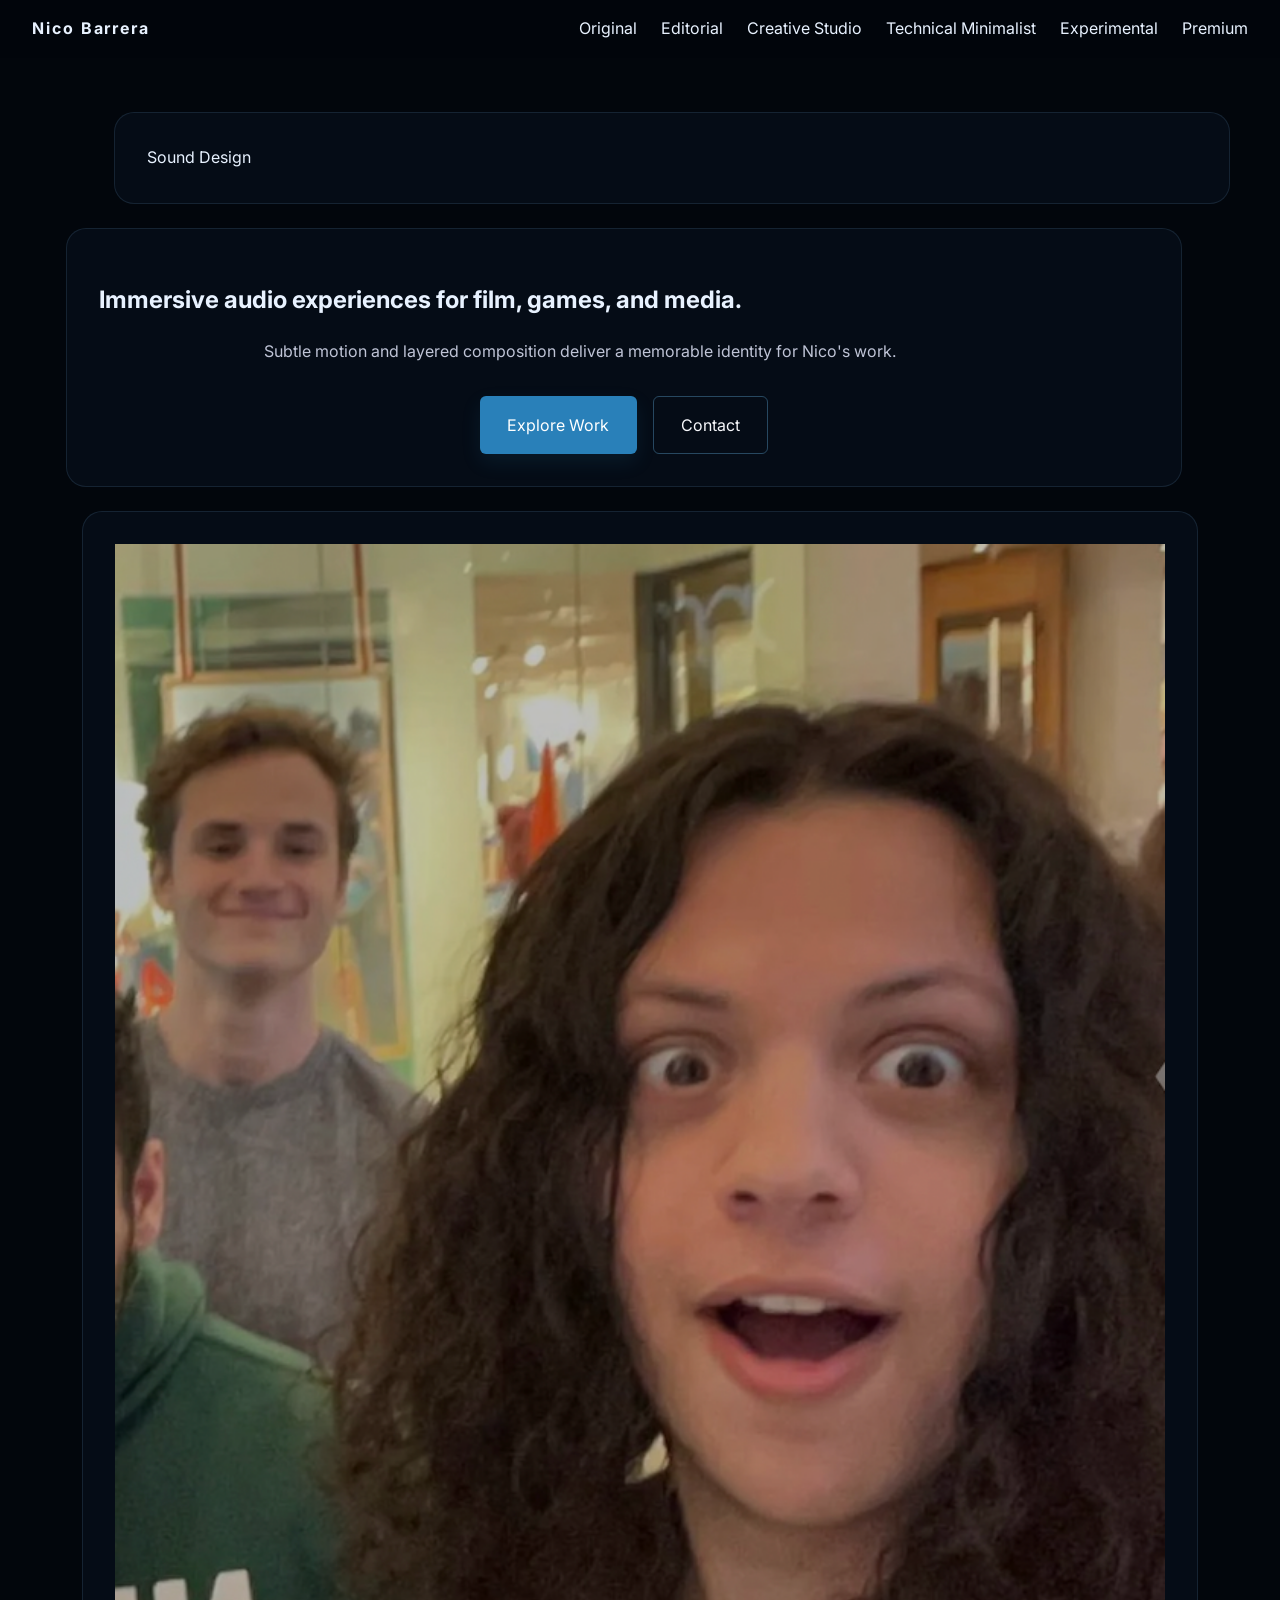
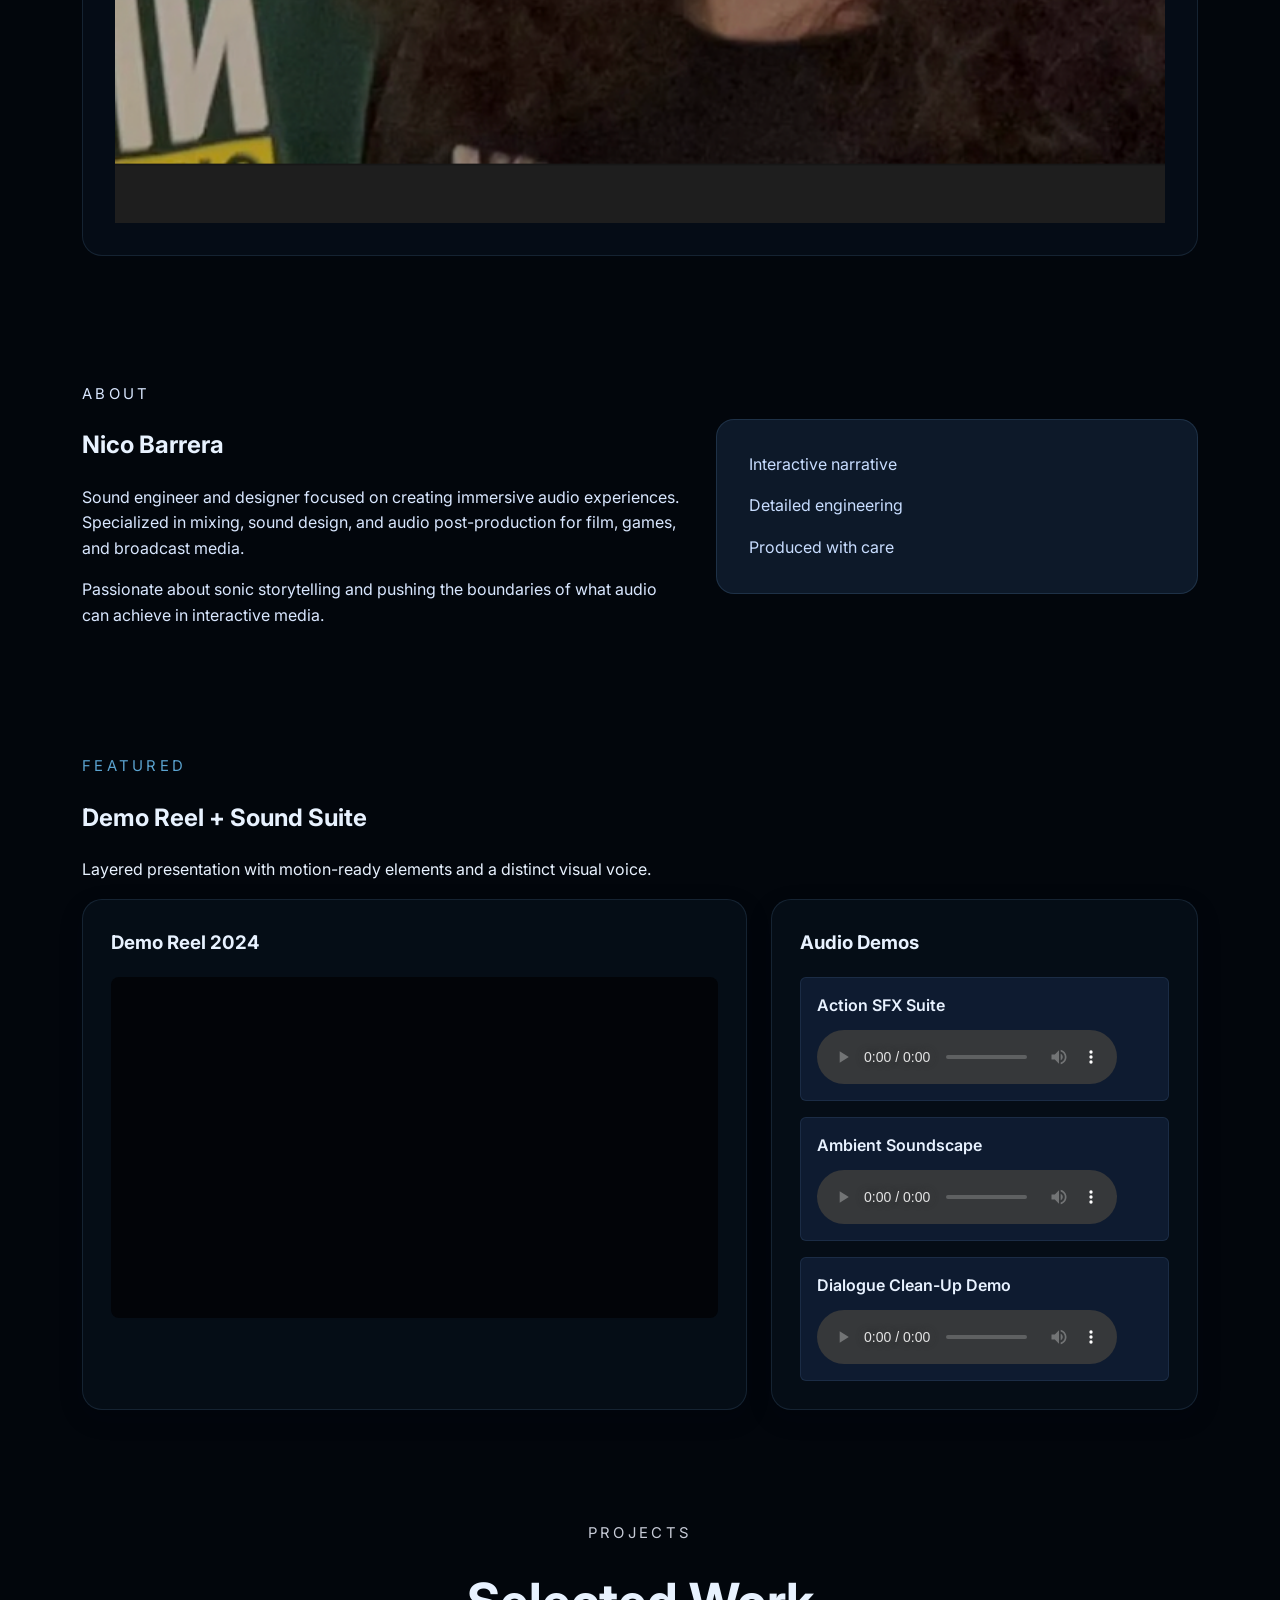
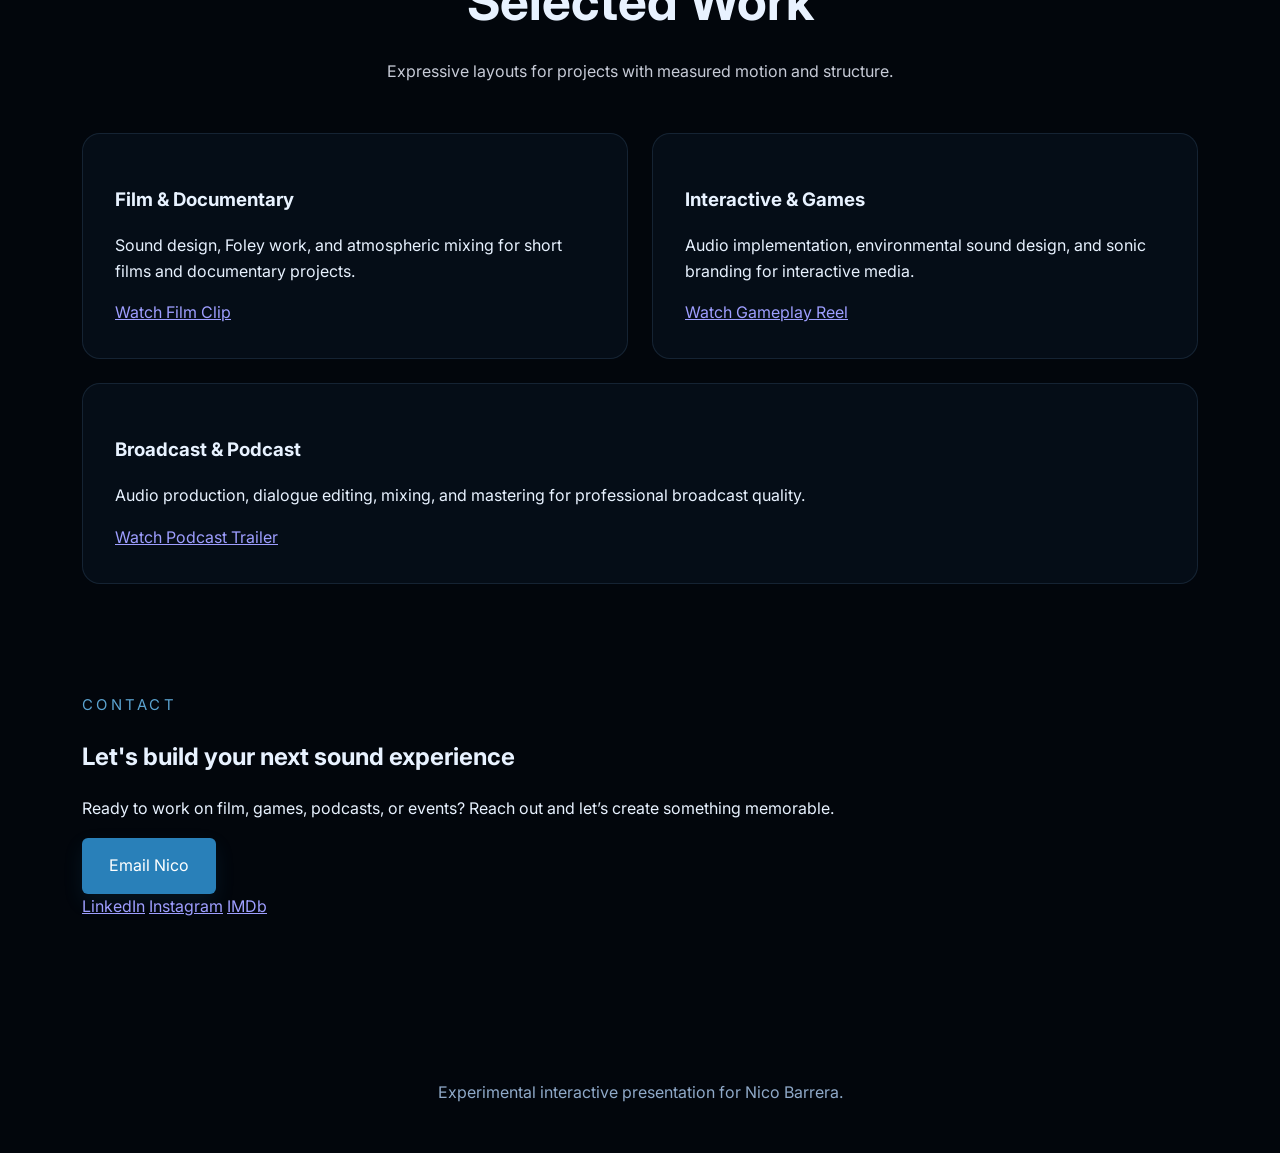
==== experimental.html @ a03f2639 "Add 5 design variant pages with editorial layout fully built Adds editorial.html + editorial.css (Co" ====
<!doctype html>
<html lang="en">
  <head>
    <meta charset="UTF-8" />
    <meta name="viewport" content="width=device-width, initial-scale=1.0" />
    <link rel="icon" type="image/svg+xml" href="favicon.svg" />
    <title>Experimental Interactive | Nico Barrera</title>
    <link rel="preconnect" href="https://fonts.googleapis.com" />
    <link rel="preconnect" href="https://fonts.gstatic.com" crossorigin />
    <link
      href="https://fonts.googleapis.com/css2?family=Inter:wght@400;500;600;700&display=swap"
      rel="stylesheet"
    />
    <link rel="stylesheet" href="styles.css" />
  </head>
  <body class="experimental">
    <!-- Experimental Interactive layout start -->
    <header class="nav-banner">
      <nav class="nav-wrapper experimental-nav">
        <a class="logo" href="index.html">Nico Barrera</a>
        <button class="nav-toggle" aria-label="Open navigation">Menu</button>
        <ul class="nav-links">
          <li><a href="index.html">Original</a></li>
          <li><a href="editorial.html">Editorial</a></li>
          <li><a href="studio.html">Creative Studio</a></li>
          <li><a href="minimal.html">Technical Minimalist</a></li>
          <li><a href="experimental.html">Experimental</a></li>
          <li><a href="premium.html">Premium</a></li>
        </ul>
      </nav>
    </header>

    <main class="experimental-shell">
      <section class="experimental-hero">
        <div class="hero-stack">
          <div class="hero-card hero-card-1">
            <span>Sound Design</span>
          </div>
          <div class="hero-card hero-card-2">
            <h1>Immersive audio experiences for film, games, and media.</h1>
            <p class="hero-text">
              Subtle motion and layered composition deliver a memorable identity for Nico's work.
            </p>
            <div class="hero-actions">
              <a class="button button-primary" href="#featured">Explore Work</a>
              <a class="button button-secondary" href="#contact">Contact</a>
            </div>
          </div>
          <div class="hero-card hero-card-3">
            <img src="image.png" alt="Nico Barrera" />
          </div>
        </div>
      </section>

      <section class="experimental-about" id="about">
        <div class="about-copy">
          <p class="eyebrow">About</p>
          <h2>Nico Barrera</h2>
          <p>
            Sound engineer and designer focused on creating immersive audio experiences.
            Specialized in mixing, sound design, and audio post-production for film,
            games, and broadcast media.
          </p>
          <p>
            Passionate about sonic storytelling and pushing the boundaries of what audio
            can achieve in interactive media.
          </p>
        </div>
        <div class="interactive-panel">
          <div class="floating-panel">
            <p>Interactive narrative</p>
            <p>Detailed engineering</p>
            <p>Produced with care</p>
          </div>
        </div>
      </section>

      <section class="experimental-feature" id="featured">
        <div class="feature-headline">
          <p class="eyebrow">Featured</p>
          <h2>Demo Reel + Sound Suite</h2>
          <p>
            Layered presentation with motion-ready elements and a distinct visual voice.
          </p>
        </div>
        <div class="experimental-grid">
          <article class="exp-card video-card">
            <h3>Demo Reel 2024</h3>
            <div class="video-frame">
              <iframe
                src="https://www.youtube.com/embed/5qap5aO4i9A"
                title="Demo Reel"
                frameborder="0"
                allow="accelerometer; autoplay; clipboard-write; encrypted-media; gyroscope; picture-in-picture"
                allowfullscreen
              ></iframe>
            </div>
          </article>
          <article class="exp-card audio-card">
            <h3>Audio Demos</h3>
            <div class="audio-list experimental-audio">
              <div class="audio-item">
                <span>Action SFX Suite</span>
                <audio controls src="https://www.soundhelix.com/examples/mp3/SoundHelix-Song-1.mp3"></audio>
              </div>
              <div class="audio-item">
                <span>Ambient Soundscape</span>
                <audio controls src="https://www.soundhelix.com/examples/mp3/SoundHelix-Song-2.mp3"></audio>
              </div>
              <div class="audio-item">
                <span>Dialogue Clean-Up Demo</span>
                <audio controls src="https://www.soundhelix.com/examples/mp3/SoundHelix-Song-3.mp3"></audio>
              </div>
            </div>
          </article>
        </div>
      </section>

      <section class="experimental-projects" id="projects">
        <div class="section-heading experimental-heading">
          <p class="eyebrow">Projects</p>
          <h2>Selected Work</h2>
          <p>Expressive layouts for projects with measured motion and structure.</p>
        </div>
        <div class="experimental-tiles">
          <article class="tile tile-left">
            <h3>Film & Documentary</h3>
            <p>Sound design, Foley work, and atmospheric mixing for short films and documentary projects.</p>
            <a href="https://www.youtube.com/watch?v=5qap5aO4i9A" target="_blank" rel="noreferrer">Watch Film Clip</a>
          </article>
          <article class="tile tile-right">
            <h3>Interactive & Games</h3>
            <p>Audio implementation, environmental sound design, and sonic branding for interactive media.</p>
            <a href="https://www.youtube.com/watch?v=5qap5aO4i9A" target="_blank" rel="noreferrer">Watch Gameplay Reel</a>
          </article>
          <article class="tile tile-bottom">
            <h3>Broadcast & Podcast</h3>
            <p>Audio production, dialogue editing, mixing, and mastering for professional broadcast quality.</p>
            <a href="https://www.youtube.com/watch?v=5qap5aO4i9A" target="_blank" rel="noreferrer">Watch Podcast Trailer</a>
          </article>
        </div>
      </section>

      <section class="experimental-contact" id="contact">
        <div>
          <p class="eyebrow">Contact</p>
          <h2>Let's build your next sound experience</h2>
          <p>
            Ready to work on film, games, podcasts, or events? Reach out and let’s create something memorable.
          </p>
          <a class="button button-primary" href="mailto:nico@nicolasbarrera.com">Email Nico</a>
          <div class="contact-links">
            <a href="https://www.linkedin.com/in/nicolas-barrera-644a7a377/" target="_blank" rel="noreferrer">LinkedIn</a>
            <a href="https://www.instagram.com" target="_blank" rel="noreferrer">Instagram</a>
            <a href="https://www.imdb.com" target="_blank" rel="noreferrer">IMDb</a>
          </div>
        </div>
      </section>
    </main>

    <footer class="footer experimental-footer">
      <p>Experimental interactive presentation for Nico Barrera.</p>
    </footer>
    <script src="script.js" defer></script>
  </body>
</html>
---- styles.css ----
:root {
  color-scheme: dark;
  font-family:
    "Inter",
    system-ui,
    -apple-system,
    BlinkMacSystemFont,
    "Segoe UI",
    sans-serif;
  background: #03050a;
  color: #f5f7fb;
  line-height: 1.6;
  font-size: 16px;
}

* {
  box-sizing: border-box;
}

html {
  scroll-behavior: smooth;
}

body {
  margin: 0;
  min-height: 100vh;
  background:
    radial-gradient(circle at top, rgba(41, 128, 185, 0.12), transparent 30%),
    linear-gradient(180deg, #03050a 0%, #050812 100%);
}

img,
iframe,
audio {
  max-width: 100%;
}

button,
a {
  font: inherit;
}

.nav-wrapper {
  position: fixed;
  top: 0;
  left: 0;
  right: 0;
  z-index: 10;
  display: flex;
  align-items: center;
  justify-content: space-between;
  gap: 1rem;
  padding: 1rem 2rem;
  background: rgba(3, 5, 10, 0.92);
  backdrop-filter: blur(14px);
}

.logo {
  font-weight: 700;
  letter-spacing: 0.12em;
  text-decoration: none;
  color: #ffffff;
}

.nav-links {
  display: flex;
  align-items: center;
  gap: 1.5rem;
  list-style: none;
  margin: 0;
  padding: 0;
}

.nav-links a {
  color: #dcdfe7;
  text-decoration: none;
  transition: color 180ms ease;
}

.nav-links a:hover,
.nav-links a:focus-visible {
  color: #5ba3d0;
}

.nav-toggle {
  display: none;
  border: 1px solid rgba(255, 255, 255, 0.14);
  background: rgba(255, 255, 255, 0.04);
  color: #f5f7fb;
  padding: 0.75rem 1rem;
  border-radius: 4px;
  cursor: pointer;
}

.hero {
  min-height: 100vh;
  padding: 7rem 2rem 3rem;
  display: grid;
  place-items: center;
  text-align: center;
}

.hero-copy {
  max-width: 900px;
}

.eyebrow {
  font-size: 0.93rem;
  letter-spacing: 0.22em;
  text-transform: uppercase;
  color: #5ba3d0;
  margin-bottom: 1rem;
}

.hero h1 {
  margin: 0;
  font-size: clamp(2.8rem, 5vw, 4.8rem);
  line-height: 1.02;
  letter-spacing: -0.05em;
}

.hero-text {
  max-width: 720px;
  margin: 1.25rem auto 0;
  color: #bfc4d6;
}

.hero-actions {
  display: flex;
  flex-wrap: wrap;
  justify-content: center;
  gap: 1rem;
  margin-top: 2rem;
}

.button {
  display: inline-flex;
  align-items: center;
  justify-content: center;
  padding: 0.95rem 1.7rem;
  border-radius: 6px;
  text-decoration: none;
  transition:
    transform 180ms ease,
    box-shadow 180ms ease;
}

.button:hover,
.button:focus-visible {
  transform: translateY(-2px);
}

.button-primary {
  background: #2980b9;
  color: #fff;
  box-shadow: 0 8px 20px rgba(41, 128, 185, 0.12);
}

.button-secondary {
  background: transparent;
  color: #f7f8fb;
  border: 1px solid rgba(91, 163, 208, 0.4);
}

.section {
  padding: 5rem 2rem;
  max-width: 1200px;
  margin: 0 auto;
}

.about-container {
  display: grid;
  grid-template-columns: 1fr 1fr;
  gap: 3rem;
  align-items: center;
  max-width: 960px;
  margin: 0 auto;
}

.about-image-circle {
  width: 280px;
  height: 280px;
  border-radius: 50%;
  overflow: hidden;
  background: rgba(41, 128, 185, 0.1);
  border: 2px solid rgba(91, 163, 208, 0.3);
  display: flex;
  align-items: center;
  justify-content: center;
  margin: 0 auto;
}

.about-image-circle img {
  width: 100%;
  height: 100%;
  object-fit: cover;
}

.about-content h2 {
  margin-top: 0;
  font-size: 2rem;
}

.about-content p {
  color: #c5c9d5;
  line-height: 1.8;
}

@media (max-width: 768px) {
  .about-container {
    grid-template-columns: 1fr;
    gap: 2rem;
  }

  .about-image-circle {
    width: 220px;
    height: 220px;
  }
}

.section-heading {
  max-width: 760px;
  margin: 0 auto 3rem;
  text-align: center;
}

.section-heading h2 {
  margin: 0.75rem 0 0;
  font-size: clamp(2rem, 4vw, 3.2rem);
}

.section-heading p {
  color: #c7cbd7;
  margin-top: 1rem;
}

.media-grid,
.project-grid {
  display: grid;
  gap: 1.75rem;
}

.media-grid {
  grid-template-columns: repeat(2, minmax(0, 1fr));
}

.video-card,
.audio-card,
.project-card,
.contact-card {
  border: 1px solid rgba(91, 163, 208, 0.12);
  border-radius: 8px;
  padding: 1.75rem;
  background: rgba(8, 15, 28, 0.88);
  box-shadow: 0 8px 24px rgba(1, 5, 18, 0.16);
}

.video-card h3,
.audio-card h3,
.project-card h3 {
  margin-top: 0;
}

.video-frame {
  margin: 1rem 0 0;
  border-radius: 8px;
  overflow: hidden;
  aspect-ratio: 16 / 9;
  background: #020408;
}

.audio-list {
  display: grid;
  gap: 1rem;
}

.audio-item {
  display: grid;
  gap: 0.75rem;
  padding: 0.95rem 1rem;
  border-radius: 6px;
  background: rgba(255, 255, 255, 0.03);
  border: 1px solid rgba(255, 255, 255, 0.06);
}

.audio-item span {
  display: block;
  font-weight: 600;
}

.project-grid {
  grid-template-columns: repeat(3, minmax(0, 1fr));
}

.project-card p {
  color: #c5c9d5;
}

.card-links {
  display: flex;
  flex-wrap: wrap;
  gap: 0.75rem;
  margin-top: 1.25rem;
}

.card-links a {
  padding: 0.85rem 1rem;
  border-radius: 5px;
  text-decoration: none;
  background: rgba(41, 128, 185, 0.14);
  color: #f7f8fb;
  border: 1px solid rgba(91, 163, 208, 0.26);
}

.contact-card {
  display: grid;
  gap: 1rem;
  max-width: 620px;
  margin: 0 auto;
}

.contact-card p {
  margin: 0;
  color: #a2a6b5;
}

.contact-card a {
  color: #fff;
  text-decoration: none;
  font-size: 1.05rem;
}

.social-links {
  display: flex;
  gap: 1rem;
  flex-wrap: wrap;
}

.social-links a {
  color: #d9dcf0;
  text-decoration: none;
  transition: color 180ms ease;
}

.social-links a:hover {
  color: #5ba3d0;
}

.footer {
  padding: 2rem;
  text-align: center;
  color: #7f85a0;
}

/* Editorial Portfolio */
body.editorial {
  background: #f7f5f0;
  color: #111116;
}

body.editorial .nav-wrapper {
  background: rgba(250, 248, 244, 0.96);
  color: #111116;
}

body.editorial .logo,
body.editorial .nav-links a {
  color: #111116;
}

body.editorial .nav-links a:hover,
body.editorial .nav-links a:focus-visible {
  color: #2f6d95;
}

body.editorial .hero {
  min-height: auto;
  padding: 5rem 2rem 2rem;
}

.editorial-shell {
  max-width: 1120px;
  margin: 0 auto;
  padding: 3rem 2rem 4rem;
}

.editorial-hero {
  display: grid;
  grid-template-columns: 1.4fr 0.8fr;
  gap: 3rem;
  align-items: start;
  padding: 3rem 0;
}

.editorial-copy h1,
.editorial-panel h2,
.editorial-heading h2,
.editorial-projects h3 {
  color: #111116;
}

.editorial-copy .hero-text,
.editorial-feature p,
.editorial-projects p,
.editorial-contact p {
  color: #44484f;
}

.editorial-panel {
  background: #ffffff;
  border: 1px solid #dfe1e4;
  padding: 2rem;
  display: grid;
  gap: 1.5rem;
}

.editorial-meta {
  display: grid;
  grid-template-columns: repeat(2, minmax(0, 1fr));
  gap: 1rem;
}

.editorial-meta div {
  border-top: 1px solid #dfe1e4;
  padding-top: 1rem;
}

.editorial-meta strong {
  display: block;
  font-size: 2rem;
  color: #111116;
}

.editorial-block,
.editorial-feature,
.editorial-projects,
.editorial-contact {
  padding: 3rem 0;
  border-top: 1px solid #e6e7e8;
}

.editorial-block {
  display: grid;
  grid-template-columns: 1.5fr 1fr;
  gap: 3rem;
  align-items: center;
}

.editorial-block .about-card {
  max-width: 420px;
  border: 1px solid #dfe1e4;
  padding: 1rem;
}

.editorial-block img {
  width: 100%;
  display: block;
}

.feature-grid {
  display: grid;
  grid-template-columns: 1.3fr 0.9fr;
  gap: 2rem;
}

.feature-article {
  background: #ffffff;
  border: 1px solid #dfe1e4;
  padding: 2rem;
}

.feature-article h3 {
  margin-top: 0;
}

.editorial-audio-list {
  display: grid;
  gap: 1rem;
}

.editorial-item {
  background: #f7f5f0;
  border: 1px solid #dfe1e4;
  padding: 1rem;
}

.editorial-list {
  display: grid;
  gap: 1.5rem;
}

.editorial-list article {
  display: grid;
  gap: 0.75rem;
  padding: 1.75rem;
  border: 1px solid #dfe1e4;
  background: #ffffff;
}

.editorial-list a {
  color: #2f6d95;
  text-decoration: none;
}

.editorial-contact .contact-copy {
  display: grid;
  gap: 1.5rem;
}

.editorial-contact .contact-links {
  display: flex;
  gap: 1.25rem;
  flex-wrap: wrap;
}

.editorial-footer {
  color: #7f85a0;
}

/* Creative Studio */
body.studio {
  background: #07131b;
  color: #f7fbff;
}

body.studio .nav-wrapper {
  background: rgba(6, 15, 24, 0.96);
}

body.studio .logo,
body.studio .nav-links a {
  color: #f7fbff;
}

body.studio .nav-links a:hover,
body.studio .nav-links a:focus-visible {
  color: #82c7ff;
}

.studio-shell {
  max-width: 1200px;
  margin: 0 auto;
  padding: 4rem 2rem 4rem;
}

.studio-hero {
  display: grid;
  grid-template-columns: 1.2fr 0.8fr;
  gap: 2.5rem;
  align-items: center;
  padding: 4rem 0;
}

.studio-left h1 {
  max-width: 620px;
}

.studio-right .hero-panel {
  background: #112235;
  padding: 2rem;
  border-radius: 18px;
  border: 1px solid rgba(130, 199, 255, 0.16);
}

.studio-right .hero-panel span {
  display: inline-block;
  margin-bottom: 1rem;
  color: #82c7ff;
  letter-spacing: 0.18em;
  text-transform: uppercase;
}

.studio-link {
  display: inline-block;
  margin-top: 1rem;
  color: #82c7ff;
  text-decoration: none;
}

.about-section {
  padding: 3rem 0;
}

.studio-grid {
  display: grid;
  grid-template-columns: 0.9fr 1.1fr;
  gap: 2rem;
  align-items: center;
}

.about-copy p,
.studio-feature-grid p,
.studio-work-grid p,
.contact-panel p {
  color: #d9e7ff;
}

.studio-visual img {
  width: 100%;
  border-radius: 18px;
  border: 1px solid rgba(130, 199, 255, 0.14);
}

.featured-panel {
  padding: 3rem 0;
}

.studio-feature-grid {
  display: grid;
  grid-template-columns: 1.4fr 0.8fr;
  gap: 1.5rem;
}

.feature-card {
  background: rgba(12, 24, 39, 0.92);
  border: 1px solid rgba(130, 199, 255, 0.12);
  border-radius: 18px;
  padding: 1.75rem;
}

.feature-card.large {
  display: grid;
  gap: 1rem;
}

.feature-card.compact {
  min-height: 100%;
}

.project-collection {
  padding: 3rem 0;
}

.studio-work-grid {
  display: grid;
  grid-template-columns: repeat(3, minmax(0, 1fr));
  gap: 1.25rem;
}

.project-tile {
  padding: 1.75rem;
  border-radius: 18px;
  background: rgba(10, 20, 33, 0.9);
  border: 1px solid rgba(130, 199, 255, 0.12);
}

.contact-section {
  padding: 3rem 0;
}

.contact-panel {
  padding: 2.5rem;
  border-radius: 18px;
  background: rgba(10, 18, 30, 0.94);
  border: 1px solid rgba(130, 199, 255, 0.12);
}

.studio-footer {
  color: #9fbadda;
}

/* Technical Minimalist */
body.minimal {
  background: #f4f5f7;
  color: #10141a;
}

body.minimal .nav-wrapper {
  background: rgba(244, 245, 247, 0.98);
}

body.minimal .logo,
body.minimal .nav-links a {
  color: #10141a;
}

body.minimal .nav-links a:hover,
body.minimal .nav-links a:focus-visible {
  color: #1a4f7c;
}

.minimal-shell {
  max-width: 1080px;
  margin: 0 auto;
  padding: 3rem 2rem 4rem;
}

.minimal-hero {
  display: grid;
  grid-template-columns: 1.2fr 0.8fr;
  gap: 2rem;
  align-items: center;
  padding: 4rem 0;
}

.hero-code-block {
  background: #ffffff;
  border: 1px solid #d7dbe1;
  padding: 2rem;
  border-radius: 12px;
  font-family: ui-monospace, SFMono-Regular, Consolas, "Liberation Mono", Menlo, monospace;
  color: #1f2937;
  line-height: 2;
}

.minimal-section {
  display: grid;
  grid-template-columns: 1fr 0.9fr;
  gap: 2rem;
  align-items: center;
  padding: 3rem 0;
}

.minimal-image-block img {
  width: 100%;
  border-radius: 16px;
  border: 1px solid #d7dbe1;
}

.minimal-feature {
  padding: 3rem 0;
}

.minimal-grid {
  display: grid;
  grid-template-columns: 1.4fr 0.9fr;
  gap: 1.5rem;
}

.feature-card {
  background: #ffffff;
  border: 1px solid #d7dbe1;
  border-radius: 16px;
  padding: 1.75rem;
}

.minimal-list {
  padding-left: 1.25rem;
  margin-top: 1rem;
  color: #3f4856;
}

.minimal-list li {
  margin-bottom: 0.75rem;
}

.minimal-audio audio {
  width: 100%;
  margin-top: 0.9rem;
}

.minimal-work {
  padding: 3rem 0;
}

.minimal-listing {
  display: grid;
  gap: 1.25rem;
}

.minimal-listing article {
  padding: 1.75rem;
  border-radius: 16px;
  background: #ffffff;
  border: 1px solid #d7dbe1;
}

.minimal-final {
  padding: 3rem 0;
  display: grid;
  gap: 1.25rem;
  background: #ffffff;
  border-radius: 16px;
  padding: 2.5rem;
  border: 1px solid #d7dbe1;
}

.minimal-links {
  display: flex;
  gap: 1rem;
  flex-wrap: wrap;
}

.minimal-footer {
  color: #6b7280;
}

/* Experimental Interactive */
body.experimental {
  background: #02060c;
  color: #e8f2ff;
}

body.experimental .nav-wrapper {
  background: rgba(2, 6, 12, 0.95);
}

body.experimental .logo,
body.experimental .nav-links a {
  color: #e8f2ff;
}

body.experimental .nav-links a:hover,
body.experimental .nav-links a:focus-visible {
  color: #8ac2ff;
}

.experimental-shell {
  max-width: 1180px;
  margin: 0 auto;
  padding: 3rem 2rem 4rem;
}

.experimental-hero {
  padding: 4rem 0;
}

.hero-stack {
  display: grid;
  gap: 1.5rem;
  position: relative;
}

.hero-card {
  border-radius: 20px;
  padding: 2rem;
  background: rgba(6, 14, 24, 0.9);
  border: 1px solid rgba(138, 194, 255, 0.12);
}

.hero-card-1 {
  transform: translateX(2rem);
}

.hero-card-2 {
  transform: translateX(-1rem);
}

.hero-card-3 {
  display: flex;
  align-items: center;
  justify-content: center;
  min-height: 320px;
  overflow: hidden;
}

.hero-card-3 img {
  width: 100%;
  height: 100%;
  object-fit: cover;
}

.hero-stack:hover .hero-card-1 {
  transform: translateX(1rem);
}

.hero-stack:hover .hero-card-2 {
  transform: translateX(-1.8rem);
}

.experimental-about {
  display: grid;
  grid-template-columns: 1fr 0.8fr;
  gap: 2rem;
  padding: 3rem 0;
  align-items: center;
}

.interactive-panel {
  position: relative;
}

.floating-panel {
  background: rgba(14, 27, 44, 0.95);
  border: 1px solid rgba(138, 194, 255, 0.14);
  border-radius: 18px;
  padding: 2rem;
  display: grid;
  gap: 1rem;
}

.floating-panel p {
  margin: 0;
  color: #c8ddff;
}

.experimental-feature {
  padding: 3rem 0;
}

.experimental-grid {
  display: grid;
  grid-template-columns: 1.4fr 0.9fr;
  gap: 1.5rem;
}

.exp-card {
  background: rgba(6, 14, 24, 0.95);
  border: 1px solid rgba(138, 194, 255, 0.12);
  border-radius: 20px;
  padding: 1.75rem;
  transition: transform 250ms ease, box-shadow 250ms ease;
}

.exp-card:hover {
  transform: translateY(-6px);
  box-shadow: 0 24px 50px rgba(46, 108, 177, 0.18);
}

.experimental-audio .audio-item {
  background: rgba(16, 30, 53, 0.88);
  border-color: rgba(138, 194, 255, 0.1);
}

.experimental-projects {
  padding: 3rem 0;
}

.experimental-tiles {
  display: grid;
  grid-template-columns: 1fr 1fr;
  gap: 1.5rem;
}

.tile {
  padding: 2rem;
  border-radius: 18px;
  background: rgba(6, 14, 24, 0.96);
  border: 1px solid rgba(138, 194, 255, 0.12);
}

.tile-left {
  grid-column: 1 / 2;
}

.tile-right {
  grid-column: 2 / 3;
}

.tile-bottom {
  grid-column: 1 / -1;
}

.tile:hover {
  transform: translateY(-4px);
}

.experimental-contact {
  padding: 3rem 0;
}

.experimental-footer {
  color: #8fa9c8;
}

/* Premium Product Page */
body.premium {
  background: #f5f7f9;
  color: #0c1720;
}

body.premium .nav-wrapper {
  background: rgba(245, 247, 249, 0.96);
}

body.premium .logo,
body.premium .nav-links a {
  color: #0c1720;
}

body.premium .nav-links a:hover,
body.premium .nav-links a:focus-visible {
  color: #1b4d7a;
}

.premium-shell {
  max-width: 1180px;
  margin: 0 auto;
  padding: 3rem 2rem 4rem;
}

.premium-hero {
  display: grid;
  grid-template-columns: 1.2fr 0.8fr;
  gap: 2rem;
  align-items: center;
  padding: 4rem 0;
}

.premium-highlight {
  background: #ffffff;
  padding: 2rem;
  border-radius: 18px;
  border: 1px solid #d9e2ea;
}

.premium-section {
  padding: 3rem 0;
}

.premium-grid {
  display: grid;
  grid-template-columns: 1.4fr 0.9fr;
  gap: 2rem;
  align-items: center;
}

.premium-media img {
  width: 100%;
  border-radius: 18px;
  border: 1px solid #d9e2ea;
}

.premium-feature {
  padding: 3rem 0;
}

.premium-cards {
  display: grid;
  grid-template-columns: 1.4fr 0.9fr;
  gap: 1.5rem;
}

.premium-card {
  background: #ffffff;
  border: 1px solid #d9e2ea;
  border-radius: 18px;
  padding: 1.75rem;
}

.premium-project-grid {
  display: grid;
  grid-template-columns: repeat(3, minmax(0, 1fr));
  gap: 1.25rem;
}

.premium-project-grid article {
  background: #ffffff;
  border: 1px solid #d9e2ea;
  border-radius: 18px;
  padding: 1.75rem;
}

.premium-contact {
  padding: 3rem 0;
}

.premium-contact-panel {
  background: #ffffff;
  border: 1px solid #d9e2ea;
  border-radius: 18px;
  padding: 2.25rem;
  display: grid;
  gap: 1.25rem;
}

.premium-links {
  display: flex;
  flex-wrap: wrap;
  gap: 1rem;
}

.premium-footer {
  color: #697583;
}

@media (max-width: 960px) {
  .media-grid,
  .project-grid {
    grid-template-columns: 1fr;
  }

  .hero {
    padding-top: 6.5rem;
  }
}


@media (max-width: 720px) {
  .nav-wrapper {
    flex-wrap: wrap;
    justify-content: space-between;
    padding: 1rem 1.1rem;
  }

  .nav-toggle {
    display: inline-flex;
  }

  .nav-links {
    position: absolute;
    top: 100%;
    right: 0;
    left: 0;
    flex-direction: column;
    background: rgba(6, 9, 16, 0.98);
    padding: 1.25rem 1.5rem 1.5rem;
    transform: translateY(-18px);
    opacity: 0;
    pointer-events: none;
    transition:
      transform 180ms ease,
      opacity 180ms ease;
  }

  .nav-links.open {
    transform: translateY(0);
    opacity: 1;
    pointer-events: auto;
  }

  .nav-links li {
    width: 100%;
  }

  .nav-links a {
    display: block;
    padding: 0.75rem 0;
  }
}
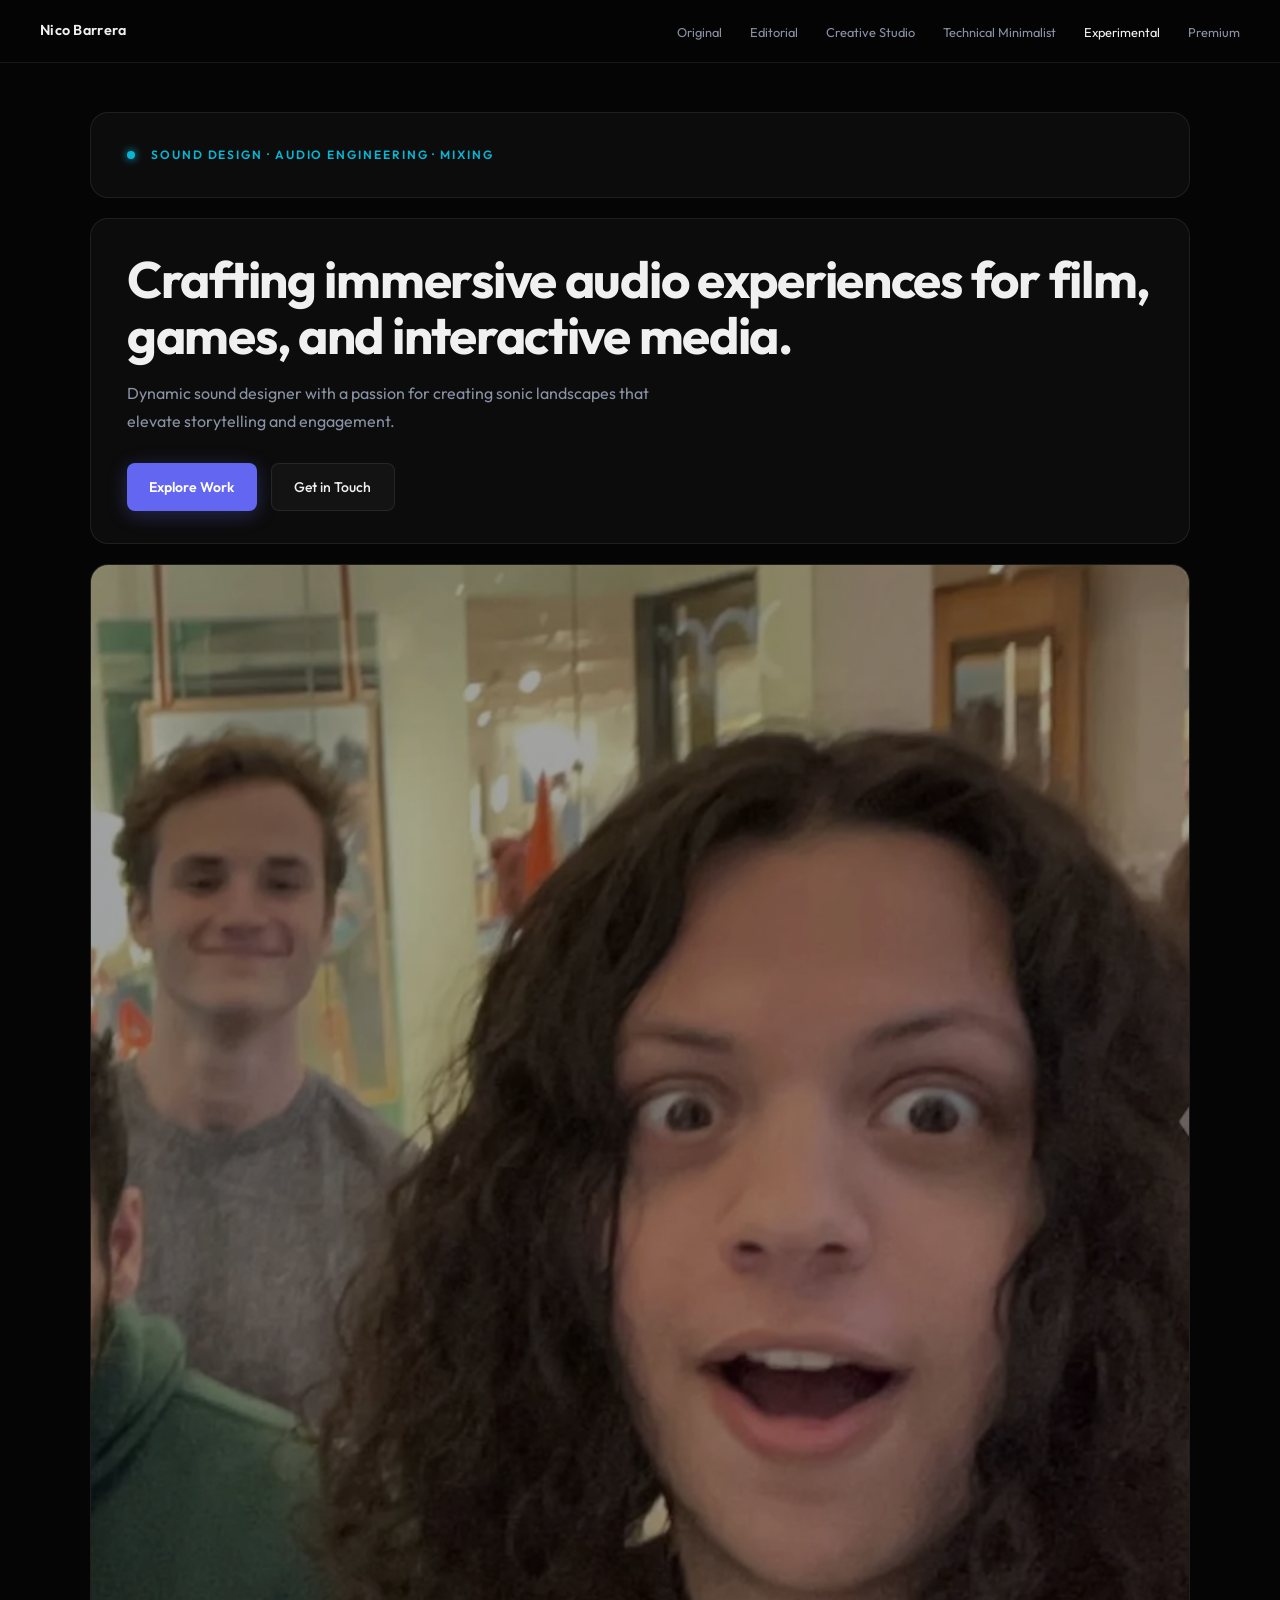
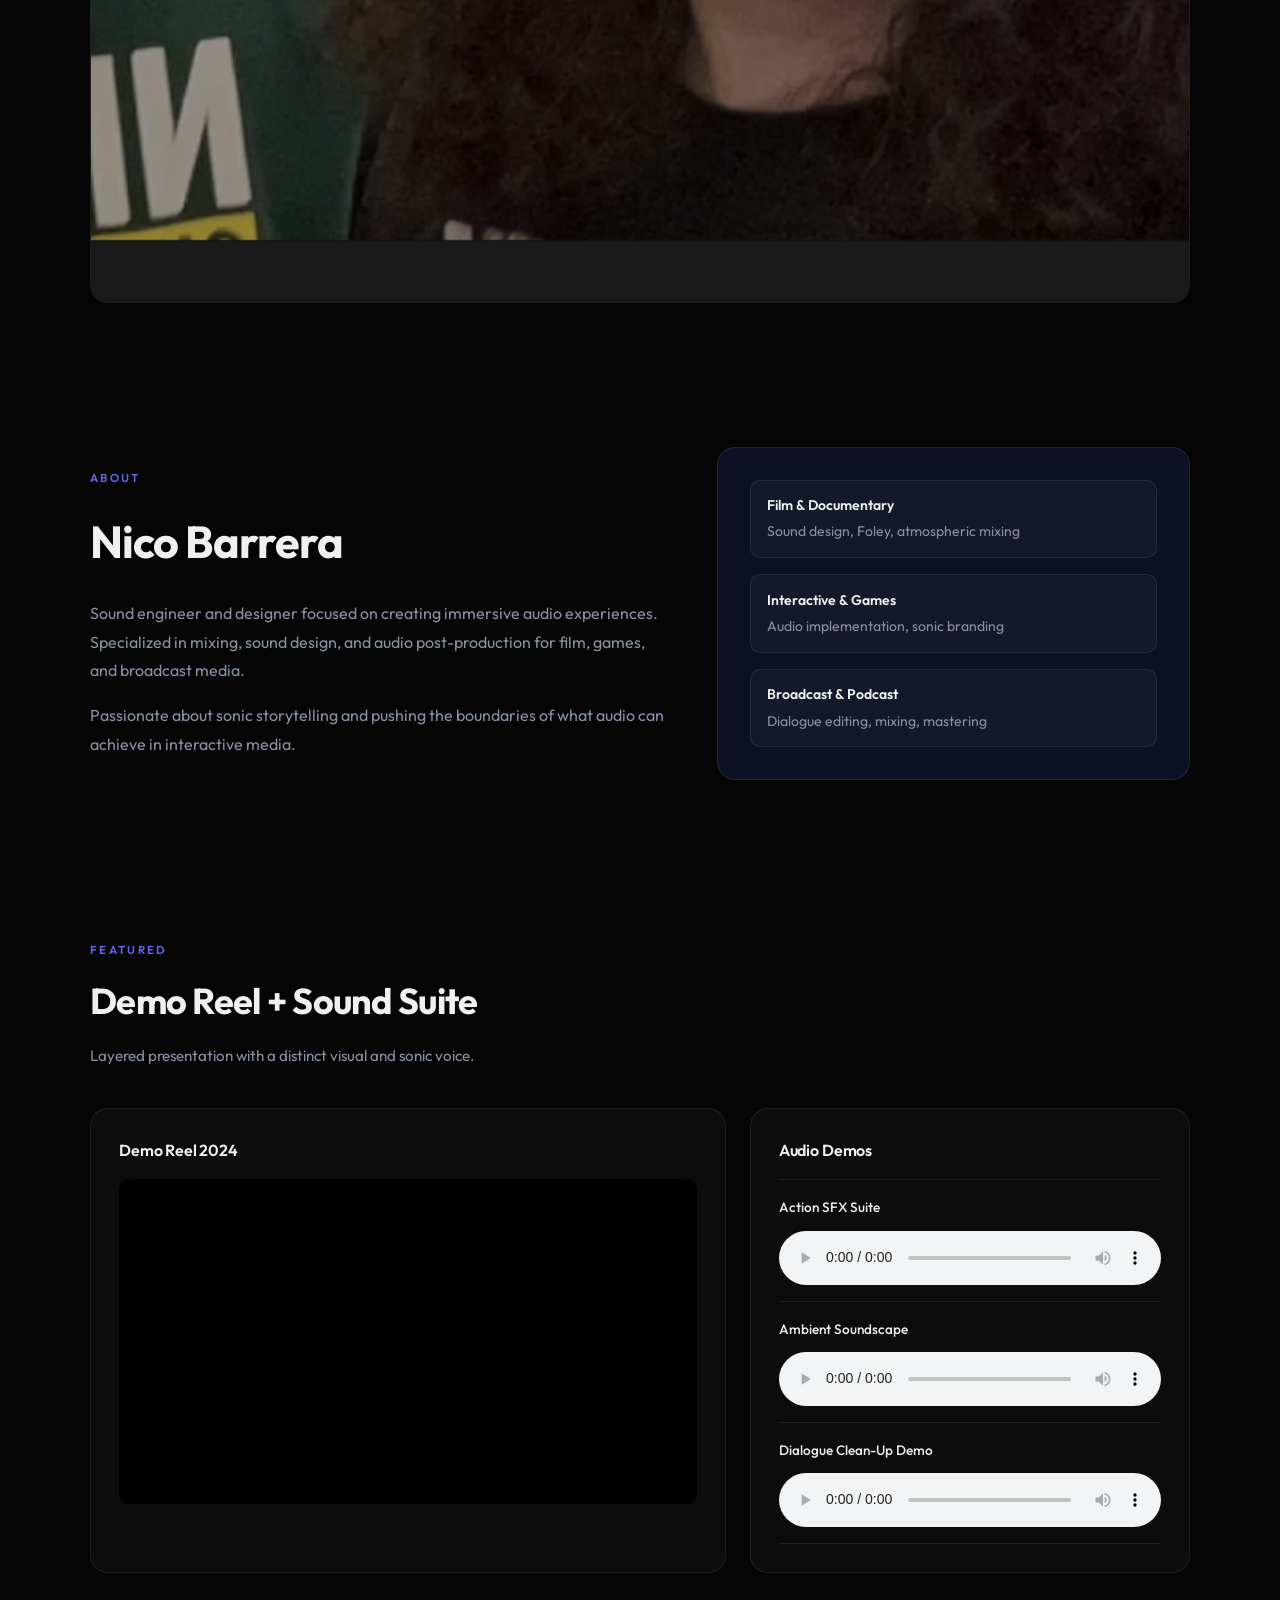
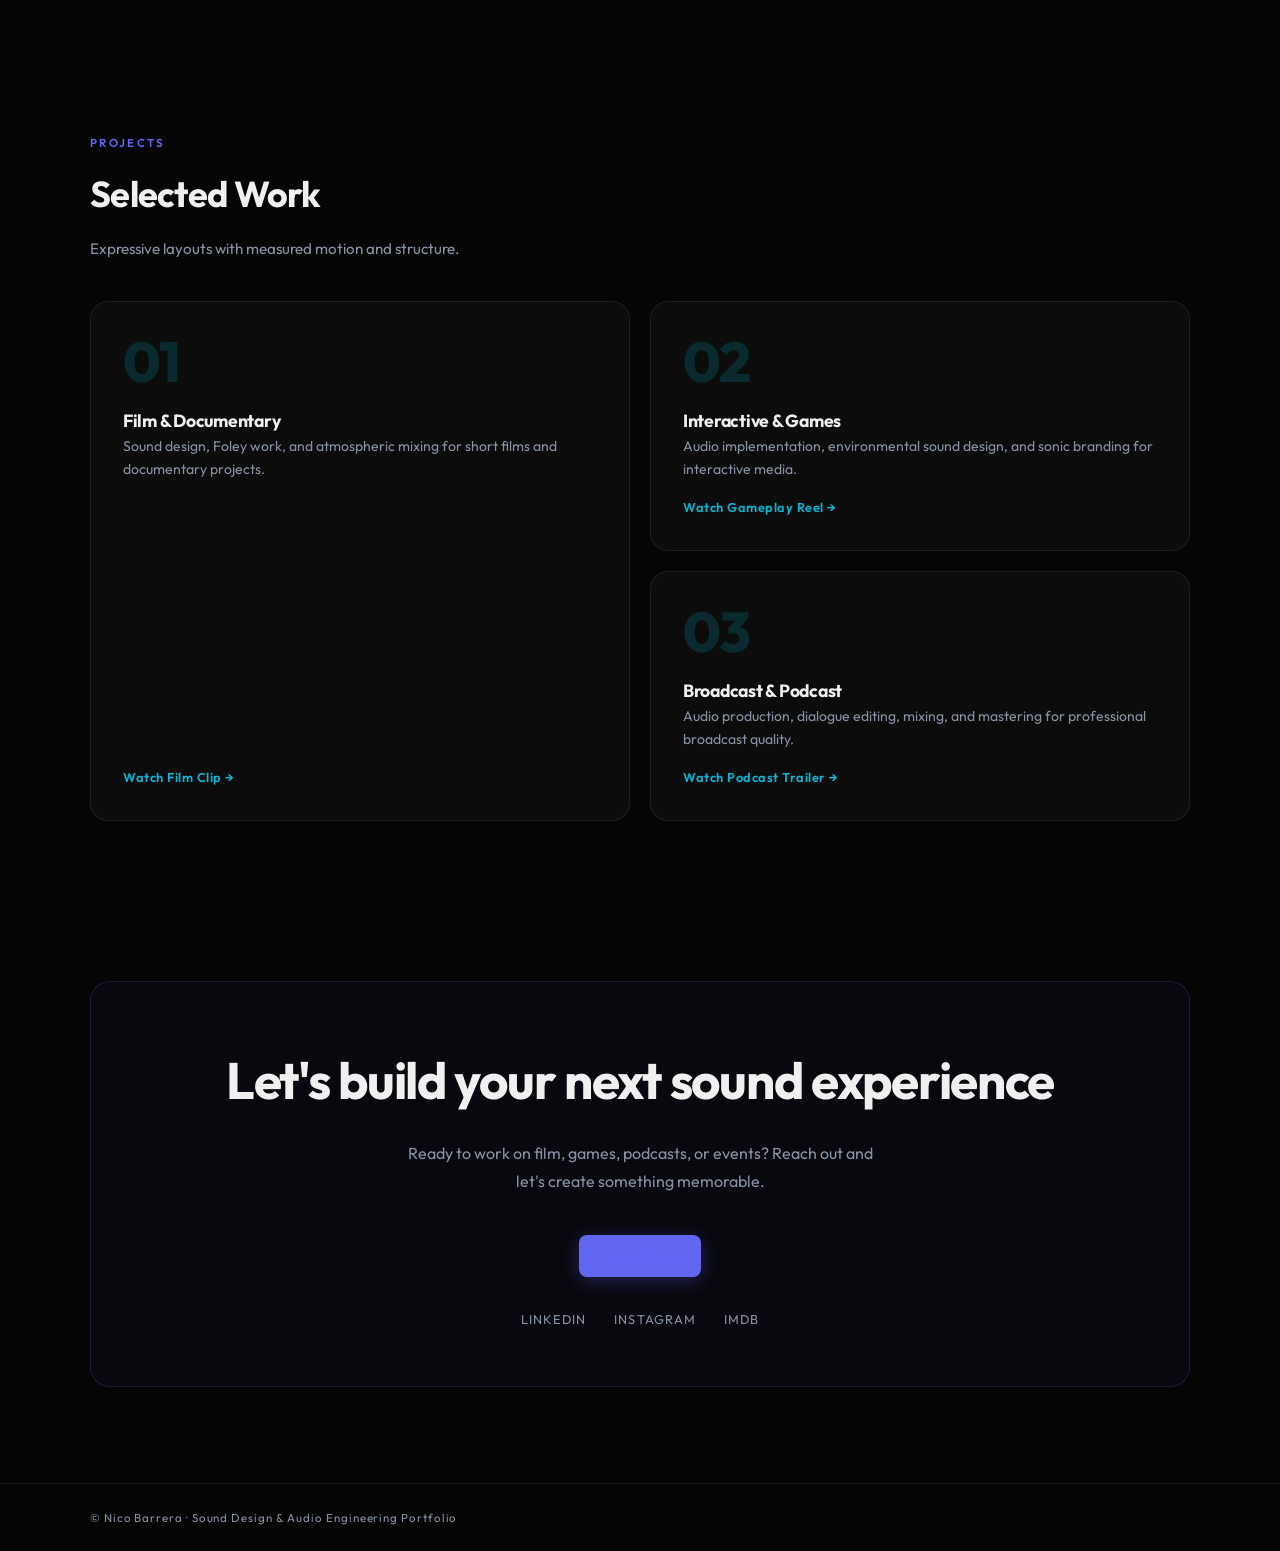
==== commit 30993ffd: "Build remaining 4 design variant pages - Creative Studio: Syne + Space Grotesk, near-black bg, elect" ====
--- a/experimental.html
+++ b/experimental.html
@@ -8,159 +8,221 @@
     <link rel="preconnect" href="https://fonts.googleapis.com" />
     <link rel="preconnect" href="https://fonts.gstatic.com" crossorigin />
     <link
-      href="https://fonts.googleapis.com/css2?family=Inter:wght@400;500;600;700&display=swap"
+      href="https://fonts.googleapis.com/css2?family=Outfit:wght@400;500;600;700;800&display=swap"
       rel="stylesheet"
     />
-    <link rel="stylesheet" href="styles.css" />
+    <link rel="stylesheet" href="experimental.css" />
   </head>
-  <body class="experimental">
-    <!-- Experimental Interactive layout start -->
-    <header class="nav-banner">
-      <nav class="nav-wrapper experimental-nav">
-        <a class="logo" href="index.html">Nico Barrera</a>
+  <body>
+
+    <!-- ── Experimental Interactive ──────────────────────────────
+         Direction: Expressive layout — staggered card stack hero,
+         glowing borders, CSS entrance animations, asymmetric tiles.
+         Inspired by creative developer portfolios, Awwwards SOTD.
+    ──────────────────────────────────────────────────────────── -->
+
+    <header>
+      <nav class="nav-wrapper">
+        <a class="nav-logo" href="index.html">Nico Barrera</a>
         <button class="nav-toggle" aria-label="Open navigation">Menu</button>
         <ul class="nav-links">
           <li><a href="index.html">Original</a></li>
           <li><a href="editorial.html">Editorial</a></li>
           <li><a href="studio.html">Creative Studio</a></li>
           <li><a href="minimal.html">Technical Minimalist</a></li>
-          <li><a href="experimental.html">Experimental</a></li>
+          <li><a href="experimental.html" aria-current="page">Experimental</a></li>
           <li><a href="premium.html">Premium</a></li>
         </ul>
       </nav>
     </header>
 
-    <main class="experimental-shell">
-      <section class="experimental-hero">
+    <main>
+
+      <!-- ── Hero — staggered card stack ───────────────────────────
+           Three cards with horizontal offsets. Hovering the stack
+           shifts the cards apart. CSS keyframe entrance animation.
+      ──────────────────────────────────────────────────────────── -->
+      <section class="hero" id="home">
         <div class="hero-stack">
-          <div class="hero-card hero-card-1">
-            <span>Sound Design</span>
-          </div>
-          <div class="hero-card hero-card-2">
-            <h1>Immersive audio experiences for film, games, and media.</h1>
-            <p class="hero-text">
-              Subtle motion and layered composition deliver a memorable identity for Nico's work.
+
+          <!-- card 1: eyebrow label, offset left -->
+          <div class="hcard hcard-1">
+            <span class="hcard-1-dot" aria-hidden="true"></span>
+            <span class="hcard-1-label">Sound Design · Audio Engineering · Mixing</span>
+          </div>
+
+          <!-- card 2: main hero content -->
+          <div class="hcard hcard-2">
+            <h1>Crafting immersive audio experiences for film, games, and interactive media.</h1>
+            <p>
+              Dynamic sound designer with a passion for creating sonic
+              landscapes that elevate storytelling and engagement.
             </p>
-            <div class="hero-actions">
-              <a class="button button-primary" href="#featured">Explore Work</a>
-              <a class="button button-secondary" href="#contact">Contact</a>
+            <div class="hcard-2-btns">
+              <a href="#featured" class="btn-glow">Explore Work</a>
+              <a href="#contact" class="btn-subtle">Get in Touch</a>
             </div>
           </div>
-          <div class="hero-card hero-card-3">
+
+          <!-- card 3: portrait image -->
+          <div class="hcard hcard-3">
             <img src="image.png" alt="Nico Barrera" />
           </div>
-        </div>
-      </section>
-
-      <section class="experimental-about" id="about">
+
+        </div>
+      </section>
+
+      <!-- ── About ─────────────────────────────────────────────────
+           Bio text left, floating panel right that lifts on hover.
+      ──────────────────────────────────────────────────────────── -->
+      <section class="about-section" id="about">
         <div class="about-copy">
           <p class="eyebrow">About</p>
           <h2>Nico Barrera</h2>
           <p>
-            Sound engineer and designer focused on creating immersive audio experiences.
-            Specialized in mixing, sound design, and audio post-production for film,
-            games, and broadcast media.
+            Sound engineer and designer focused on creating immersive audio
+            experiences. Specialized in mixing, sound design, and audio
+            post-production for film, games, and broadcast media.
           </p>
           <p>
-            Passionate about sonic storytelling and pushing the boundaries of what audio
-            can achieve in interactive media.
+            Passionate about sonic storytelling and pushing the boundaries of
+            what audio can achieve in interactive media.
           </p>
         </div>
-        <div class="interactive-panel">
-          <div class="floating-panel">
-            <p>Interactive narrative</p>
-            <p>Detailed engineering</p>
-            <p>Produced with care</p>
-          </div>
-        </div>
-      </section>
-
-      <section class="experimental-feature" id="featured">
-        <div class="feature-headline">
-          <p class="eyebrow">Featured</p>
-          <h2>Demo Reel + Sound Suite</h2>
-          <p>
-            Layered presentation with motion-ready elements and a distinct visual voice.
-          </p>
-        </div>
-        <div class="experimental-grid">
-          <article class="exp-card video-card">
-            <h3>Demo Reel 2024</h3>
-            <div class="video-frame">
-              <iframe
-                src="https://www.youtube.com/embed/5qap5aO4i9A"
-                title="Demo Reel"
-                frameborder="0"
-                allow="accelerometer; autoplay; clipboard-write; encrypted-media; gyroscope; picture-in-picture"
-                allowfullscreen
-              ></iframe>
-            </div>
-          </article>
-          <article class="exp-card audio-card">
-            <h3>Audio Demos</h3>
-            <div class="audio-list experimental-audio">
-              <div class="audio-item">
-                <span>Action SFX Suite</span>
-                <audio controls src="https://www.soundhelix.com/examples/mp3/SoundHelix-Song-1.mp3"></audio>
-              </div>
-              <div class="audio-item">
-                <span>Ambient Soundscape</span>
-                <audio controls src="https://www.soundhelix.com/examples/mp3/SoundHelix-Song-2.mp3"></audio>
-              </div>
-              <div class="audio-item">
-                <span>Dialogue Clean-Up Demo</span>
-                <audio controls src="https://www.soundhelix.com/examples/mp3/SoundHelix-Song-3.mp3"></audio>
-              </div>
-            </div>
-          </article>
-        </div>
-      </section>
-
-      <section class="experimental-projects" id="projects">
-        <div class="section-heading experimental-heading">
-          <p class="eyebrow">Projects</p>
-          <h2>Selected Work</h2>
-          <p>Expressive layouts for projects with measured motion and structure.</p>
-        </div>
-        <div class="experimental-tiles">
-          <article class="tile tile-left">
-            <h3>Film & Documentary</h3>
-            <p>Sound design, Foley work, and atmospheric mixing for short films and documentary projects.</p>
-            <a href="https://www.youtube.com/watch?v=5qap5aO4i9A" target="_blank" rel="noreferrer">Watch Film Clip</a>
-          </article>
-          <article class="tile tile-right">
-            <h3>Interactive & Games</h3>
-            <p>Audio implementation, environmental sound design, and sonic branding for interactive media.</p>
-            <a href="https://www.youtube.com/watch?v=5qap5aO4i9A" target="_blank" rel="noreferrer">Watch Gameplay Reel</a>
-          </article>
-          <article class="tile tile-bottom">
-            <h3>Broadcast & Podcast</h3>
-            <p>Audio production, dialogue editing, mixing, and mastering for professional broadcast quality.</p>
-            <a href="https://www.youtube.com/watch?v=5qap5aO4i9A" target="_blank" rel="noreferrer">Watch Podcast Trailer</a>
-          </article>
-        </div>
-      </section>
-
-      <section class="experimental-contact" id="contact">
-        <div>
-          <p class="eyebrow">Contact</p>
-          <h2>Let's build your next sound experience</h2>
-          <p>
-            Ready to work on film, games, podcasts, or events? Reach out and let’s create something memorable.
-          </p>
-          <a class="button button-primary" href="mailto:nico@nicolasbarrera.com">Email Nico</a>
-          <div class="contact-links">
-            <a href="https://www.linkedin.com/in/nicolas-barrera-644a7a377/" target="_blank" rel="noreferrer">LinkedIn</a>
-            <a href="https://www.instagram.com" target="_blank" rel="noreferrer">Instagram</a>
-            <a href="https://www.imdb.com" target="_blank" rel="noreferrer">IMDb</a>
-          </div>
-        </div>
-      </section>
+        <div class="float-panel">
+          <div class="panel-item">
+            <strong>Film &amp; Documentary</strong>
+            Sound design, Foley, atmospheric mixing
+          </div>
+          <div class="panel-item">
+            <strong>Interactive &amp; Games</strong>
+            Audio implementation, sonic branding
+          </div>
+          <div class="panel-item">
+            <strong>Broadcast &amp; Podcast</strong>
+            Dialogue editing, mixing, mastering
+          </div>
+        </div>
+      </section>
+
+      <!-- ── Featured ──────────────────────────────────────────────
+           Cards with glow border on hover. Video left, audio right.
+      ──────────────────────────────────────────────────────────── -->
+      <section class="featured-section" id="featured">
+        <div class="wrap">
+          <p class="section-eyebrow">Featured</p>
+          <h2 class="section-title">Demo Reel + Sound Suite</h2>
+          <p class="section-sub">Layered presentation with a distinct visual and sonic voice.</p>
+          <div class="exp-grid">
+
+            <article class="exp-card">
+              <h3>Demo Reel 2024</h3>
+              <div class="video-wrap">
+                <iframe
+                  src="https://www.youtube.com/embed/5qap5aO4i9A"
+                  title="Demo Reel"
+                  frameborder="0"
+                  allow="accelerometer; autoplay; clipboard-write; encrypted-media; gyroscope; picture-in-picture"
+                  allowfullscreen
+                ></iframe>
+              </div>
+            </article>
+
+            <article class="exp-card">
+              <h3>Audio Demos</h3>
+              <div class="exp-audio-list">
+                <div class="exp-audio-item">
+                  <span>Action SFX Suite</span>
+                  <audio controls src="https://www.soundhelix.com/examples/mp3/SoundHelix-Song-1.mp3"></audio>
+                </div>
+                <div class="exp-audio-item">
+                  <span>Ambient Soundscape</span>
+                  <audio controls src="https://www.soundhelix.com/examples/mp3/SoundHelix-Song-2.mp3"></audio>
+                </div>
+                <div class="exp-audio-item">
+                  <span>Dialogue Clean-Up Demo</span>
+                  <audio controls src="https://www.soundhelix.com/examples/mp3/SoundHelix-Song-3.mp3"></audio>
+                </div>
+              </div>
+            </article>
+
+          </div>
+        </div>
+      </section>
+
+      <!-- ── Projects — asymmetric tile grid ───────────────────────
+           1 tall tile (grid-row: span 2) left + 2 stacked tiles
+           right. Cyan glow on hover per tile.
+      ──────────────────────────────────────────────────────────── -->
+      <section class="projects-section" id="projects">
+        <div class="wrap">
+          <p class="section-eyebrow">Projects</p>
+          <h2 class="section-title">Selected Work</h2>
+          <p class="section-sub">Expressive layouts with measured motion and structure.</p>
+          <div class="tiles-grid">
+
+            <article class="tile tile-a">
+              <span class="tile-num">01</span>
+              <div>
+                <h3>Film &amp; Documentary</h3>
+                <p>Sound design, Foley work, and atmospheric mixing for short films and documentary projects.</p>
+              </div>
+              <a href="https://www.youtube.com/watch?v=5qap5aO4i9A" target="_blank" rel="noreferrer">Watch Film Clip →</a>
+            </article>
+
+            <article class="tile tile-b">
+              <span class="tile-num">02</span>
+              <div>
+                <h3>Interactive &amp; Games</h3>
+                <p>Audio implementation, environmental sound design, and sonic branding for interactive media.</p>
+              </div>
+              <a href="https://www.youtube.com/watch?v=5qap5aO4i9A" target="_blank" rel="noreferrer">Watch Gameplay Reel →</a>
+            </article>
+
+            <article class="tile tile-c">
+              <span class="tile-num">03</span>
+              <div>
+                <h3>Broadcast &amp; Podcast</h3>
+                <p>Audio production, dialogue editing, mixing, and mastering for professional broadcast quality.</p>
+              </div>
+              <a href="https://www.youtube.com/watch?v=5qap5aO4i9A" target="_blank" rel="noreferrer">Watch Podcast Trailer →</a>
+            </article>
+
+          </div>
+        </div>
+      </section>
+
+      <!-- ── Contact ────────────────────────────────────────────────
+           Centered glow panel — pulsing border animation.
+      ──────────────────────────────────────────────────────────── -->
+      <section class="contact-section" id="contact">
+        <div class="wrap">
+          <div class="contact-glow">
+            <h2>Let's build your next sound experience</h2>
+            <p>
+              Ready to work on film, games, podcasts, or events? Reach out
+              and let's create something memorable.
+            </p>
+            <a href="mailto:nico@nicolasbarrera.com" class="contact-email-glow btn-glow" style="display:inline-flex;margin-bottom:2rem;">
+              Email Nico
+            </a>
+            <nav class="contact-socials" aria-label="Social links">
+              <a href="https://www.linkedin.com/in/nicolas-barrera-644a7a377/" target="_blank" rel="noreferrer">LinkedIn</a>
+              <a href="https://www.instagram.com" target="_blank" rel="noreferrer">Instagram</a>
+              <a href="https://www.imdb.com" target="_blank" rel="noreferrer">IMDb</a>
+            </nav>
+          </div>
+        </div>
+      </section>
+
     </main>
 
-    <footer class="footer experimental-footer">
-      <p>Experimental interactive presentation for Nico Barrera.</p>
+    <footer class="site-footer">
+      <div class="wrap">
+        <p>© Nico Barrera · Sound Design &amp; Audio Engineering Portfolio</p>
+      </div>
     </footer>
+
     <script src="script.js" defer></script>
   </body>
 </html>
--- a/experimental.css
+++ b/experimental.css
@@ -0,0 +1,483 @@
+/* ============================================================
+   Experimental Interactive — experimental.css
+   Inspired by: Creative developer portfolios, Awwwards SOTD
+   Fonts: Outfit (variable weight) — weight contrast is the system
+   Palette: Near-black, indigo + cyan accents, glow effects
+   Motion: CSS keyframe entrances, hover lifts, glow pulses
+   ============================================================ */
+
+:root {
+  --bg:      #050505;
+  --surface: rgba(255, 255, 255, 0.03);
+  --text:    #f0f0f0;
+  --muted:   #8892a4;
+  --border:  rgba(255, 255, 255, 0.08);
+  --indigo:  #6366f1;
+  --cyan:    #06b6d4;
+  --ff-body: 'Outfit', system-ui, sans-serif;
+  --max-w:   1180px;
+  --pad:     clamp(1.25rem, 4vw, 2.5rem);
+}
+
+*, *::before, *::after { box-sizing: border-box; }
+html { scroll-behavior: smooth; }
+body {
+  margin: 0;
+  background: var(--bg);
+  color: var(--text);
+  font-family: var(--ff-body);
+  font-size: 16px;
+  line-height: 1.65;
+  -webkit-font-smoothing: antialiased;
+}
+img, iframe, audio { max-width: 100%; display: block; }
+a { font: inherit; }
+button { font: inherit; cursor: pointer; }
+p { margin: 0; }
+h1, h2, h3 { margin: 0; font-weight: inherit; }
+ul { margin: 0; padding: 0; list-style: none; }
+figure { margin: 0; }
+
+.wrap {
+  max-width: var(--max-w);
+  margin: 0 auto;
+  padding: 0 var(--pad);
+}
+
+/* ── Navigation ────────────────────────────────────────────── */
+.nav-wrapper {
+  position: fixed;
+  top: 0; left: 0; right: 0;
+  z-index: 100;
+  display: flex;
+  align-items: center;
+  justify-content: space-between;
+  gap: 1rem;
+  padding: 1.1rem var(--pad);
+  background: rgba(5, 5, 5, 0.92);
+  backdrop-filter: blur(14px);
+  -webkit-backdrop-filter: blur(14px);
+  border-bottom: 1px solid var(--border);
+}
+
+.nav-logo {
+  font-size: 0.9rem;
+  font-weight: 600;
+  letter-spacing: 0.02em;
+  text-decoration: none;
+  color: var(--text);
+}
+
+.nav-links {
+  display: flex;
+  align-items: center;
+  gap: 1.75rem;
+}
+
+.nav-links a {
+  font-size: 0.8rem;
+  color: var(--muted);
+  text-decoration: none;
+  transition: color 160ms ease;
+}
+
+.nav-links a:hover,
+.nav-links a[aria-current="page"] { color: var(--text); }
+
+.nav-toggle {
+  display: none;
+  background: none;
+  border: 1px solid var(--border);
+  color: var(--text);
+  padding: 0.5rem 0.8rem;
+  font-size: 0.75rem;
+  letter-spacing: 0.08em;
+  border-radius: 6px;
+}
+
+/* ── Keyframe entrances — staggered on load ─────────────────── */
+@keyframes fade-up {
+  from { opacity: 0; transform: translateY(28px); }
+  to   { opacity: 1; transform: translateY(0); }
+}
+
+@keyframes glow-pulse {
+  0%, 100% { box-shadow: 0 0 0 1px rgba(99, 102, 241, 0.3); }
+  50%       { box-shadow: 0 0 0 1px rgba(99, 102, 241, 0.6), 0 0 32px rgba(99, 102, 241, 0.15); }
+}
+
+/* ── Hero — staggered card stack ───────────────────────────── */
+.hero { padding: 7rem var(--pad) 4rem; max-width: var(--max-w); margin: 0 auto; }
+
+/* three cards stacked with horizontal offsets, shift on hover */
+.hero-stack { display: grid; gap: 1.25rem; }
+
+.hcard {
+  border-radius: 18px;
+  padding: 2rem 2.25rem;
+  background: var(--surface);
+  border: 1px solid var(--border);
+  animation: fade-up 0.65s ease both;
+  transition: transform 420ms cubic-bezier(0.25, 0.46, 0.45, 0.94),
+              box-shadow 420ms ease;
+}
+
+/* stagger delays */
+.hcard-1 { animation-delay: 0.05s; transform: translateX(2rem); }
+.hcard-2 { animation-delay: 0.2s;  transform: translateX(-1rem); }
+.hcard-3 { animation-delay: 0.35s; }
+
+/* shift the stack slightly on hover of the container */
+.hero-stack:hover .hcard-1 { transform: translateX(1rem) rotate(-0.5deg); }
+.hero-stack:hover .hcard-2 { transform: translateX(-1.75rem); }
+.hero-stack:hover .hcard-3 { transform: translateX(0.5rem) rotate(0.3deg); }
+
+.hcard-1 { display: flex; align-items: center; gap: 1rem; }
+
+.hcard-1-label {
+  font-size: 0.75rem;
+  font-weight: 600;
+  letter-spacing: 0.16em;
+  text-transform: uppercase;
+  color: var(--cyan);
+}
+
+.hcard-1-dot {
+  width: 8px; height: 8px;
+  border-radius: 50%;
+  background: var(--cyan);
+  animation: glow-pulse 2.5s ease infinite;
+  box-shadow: 0 0 8px var(--cyan);
+}
+
+.hcard-2 h1 {
+  font-size: clamp(2rem, 4vw, 3.5rem);
+  font-weight: 700;
+  line-height: 1.1;
+  letter-spacing: -0.025em;
+  margin-bottom: 1rem;
+}
+
+.hcard-2 p {
+  color: var(--muted);
+  font-size: 1rem;
+  line-height: 1.75;
+  max-width: 52ch;
+  margin-bottom: 1.75rem;
+}
+
+.hcard-2-btns { display: flex; gap: 0.875rem; flex-wrap: wrap; }
+
+.btn-glow {
+  display: inline-flex;
+  align-items: center;
+  padding: 0.7rem 1.4rem;
+  background: var(--indigo);
+  color: #fff;
+  font-weight: 600;
+  font-size: 0.875rem;
+  border-radius: 8px;
+  text-decoration: none;
+  transition: opacity 180ms ease, box-shadow 180ms ease;
+  box-shadow: 0 4px 20px rgba(99, 102, 241, 0.3);
+}
+.btn-glow:hover { opacity: 0.9; box-shadow: 0 6px 28px rgba(99, 102, 241, 0.45); }
+
+.btn-subtle {
+  display: inline-flex;
+  align-items: center;
+  padding: 0.7rem 1.4rem;
+  background: var(--surface);
+  border: 1px solid var(--border);
+  color: var(--text);
+  font-weight: 500;
+  font-size: 0.875rem;
+  border-radius: 8px;
+  text-decoration: none;
+  transition: background 180ms ease, border-color 180ms ease;
+}
+.btn-subtle:hover { background: rgba(255,255,255,0.06); border-color: rgba(255,255,255,0.14); }
+
+.hcard-3 {
+  min-height: 280px;
+  overflow: hidden;
+  padding: 0;
+}
+.hcard-3 img { width: 100%; height: 100%; object-fit: cover; filter: grayscale(20%) brightness(0.85); }
+
+/* ── About ─────────────────────────────────────────────────── */
+.about-section {
+  padding: 5rem 0;
+  display: grid;
+  grid-template-columns: 1.1fr 0.9fr;
+  gap: 3rem;
+  align-items: center;
+  max-width: var(--max-w);
+  margin: 0 auto;
+  padding-left: var(--pad);
+  padding-right: var(--pad);
+}
+
+.about-copy .eyebrow {
+  font-size: 0.72rem;
+  font-weight: 600;
+  letter-spacing: 0.2em;
+  text-transform: uppercase;
+  color: var(--indigo);
+  margin-bottom: 1rem;
+}
+
+.about-copy h2 {
+  font-size: clamp(1.75rem, 3.5vw, 3rem);
+  font-weight: 700;
+  letter-spacing: -0.025em;
+  margin-bottom: 1.25rem;
+}
+
+.about-copy p { color: var(--muted); line-height: 1.8; margin-bottom: 1rem; }
+.about-copy p:last-child { margin-bottom: 0; }
+
+/* floating panel — lifts slightly on hover */
+.float-panel {
+  background: rgba(14, 20, 40, 0.9);
+  border: 1px solid var(--border);
+  border-radius: 18px;
+  padding: 2rem;
+  display: grid;
+  gap: 1rem;
+  transition: transform 350ms ease, box-shadow 350ms ease;
+}
+.float-panel:hover {
+  transform: translateY(-6px);
+  box-shadow: 0 24px 60px rgba(0, 0, 0, 0.3), 0 0 0 1px rgba(99,102,241,0.2);
+}
+
+.panel-item {
+  padding: 0.85rem 1rem;
+  border-radius: 10px;
+  background: rgba(255,255,255,0.03);
+  border: 1px solid var(--border);
+  font-size: 0.875rem;
+  color: var(--muted);
+  transition: color 200ms ease, border-color 200ms ease;
+}
+.panel-item:hover { color: var(--text); border-color: rgba(99,102,241,0.3); }
+
+.panel-item strong { display: block; color: var(--text); font-weight: 600; margin-bottom: 0.2rem; }
+
+/* ── Featured ──────────────────────────────────────────────── */
+.featured-section { padding: 5rem 0; }
+
+.section-eyebrow {
+  font-size: 0.72rem;
+  font-weight: 600;
+  letter-spacing: 0.2em;
+  text-transform: uppercase;
+  color: var(--indigo);
+  margin-bottom: 0.75rem;
+}
+
+.section-title {
+  font-size: clamp(1.5rem, 3vw, 2.25rem);
+  font-weight: 700;
+  letter-spacing: -0.02em;
+  margin-bottom: 0.75rem;
+}
+
+.section-sub { color: var(--muted); font-size: 0.95rem; margin-bottom: 2.5rem; }
+
+.exp-grid {
+  display: grid;
+  grid-template-columns: 1.3fr 0.9fr;
+  gap: 1.5rem;
+}
+
+/* cards with glow on hover */
+.exp-card {
+  background: var(--surface);
+  border: 1px solid var(--border);
+  border-radius: 18px;
+  padding: 1.75rem;
+  transition: transform 260ms ease, box-shadow 260ms ease, border-color 260ms ease;
+}
+
+.exp-card:hover {
+  transform: translateY(-6px);
+  box-shadow: 0 20px 50px rgba(0,0,0,0.25), 0 0 0 1px var(--indigo),
+              0 0 40px rgba(99,102,241,0.12);
+  border-color: rgba(99,102,241,0.4);
+}
+
+.exp-card h3 {
+  font-size: 1rem;
+  font-weight: 600;
+  letter-spacing: -0.01em;
+  margin-bottom: 1rem;
+}
+
+.video-wrap {
+  aspect-ratio: 16 / 9;
+  overflow: hidden;
+  border-radius: 10px;
+  background: #000;
+}
+.video-wrap iframe { width: 100%; height: 100%; border: none; }
+
+.exp-audio-item {
+  padding: 1rem 0;
+  border-bottom: 1px solid var(--border);
+  display: flex;
+  flex-direction: column;
+  gap: 0.75rem;
+}
+.exp-audio-item:first-child { border-top: 1px solid var(--border); }
+
+.exp-audio-item span { font-size: 0.85rem; font-weight: 500; }
+.exp-audio-item audio { width: 100%; accent-color: var(--indigo); }
+
+/* ── Projects — asymmetric tile grid ───────────────────────── */
+.projects-section { padding: 5rem 0; }
+
+/* 1 tall tile left + 2 stacked tiles right */
+.tiles-grid {
+  display: grid;
+  grid-template-columns: 1fr 1fr;
+  grid-template-rows: 1fr 1fr;
+  gap: 1.25rem;
+  min-height: 460px;
+}
+
+.tile {
+  background: var(--surface);
+  border: 1px solid var(--border);
+  border-radius: 18px;
+  padding: 2rem;
+  display: flex;
+  flex-direction: column;
+  gap: 1rem;
+  transition: transform 260ms ease, box-shadow 260ms ease, border-color 260ms ease;
+}
+
+.tile:hover {
+  transform: translateY(-5px);
+  box-shadow: 0 16px 48px rgba(0,0,0,0.25), 0 0 0 1px rgba(6,182,212,0.3);
+  border-color: rgba(6, 182, 212, 0.3);
+}
+
+/* tile-a spans both rows on the left */
+.tile-a { grid-row: 1 / 3; justify-content: space-between; }
+
+.tile-num {
+  font-size: 3.5rem;
+  font-weight: 800;
+  line-height: 1;
+  letter-spacing: -0.04em;
+  color: rgba(6, 182, 212, 0.18);
+  transition: color 260ms ease;
+}
+.tile:hover .tile-num { color: rgba(6, 182, 212, 0.5); }
+
+.tile h3 {
+  font-size: 1.1rem;
+  font-weight: 700;
+  letter-spacing: -0.015em;
+}
+
+.tile p { font-size: 0.875rem; color: var(--muted); line-height: 1.65; }
+
+.tile a {
+  font-size: 0.8rem;
+  font-weight: 600;
+  color: var(--cyan);
+  text-decoration: none;
+  letter-spacing: 0.04em;
+  transition: opacity 160ms ease;
+  align-self: flex-start;
+  margin-top: auto;
+}
+.tile a:hover { opacity: 0.7; }
+
+/* ── Contact ───────────────────────────────────────────────── */
+.contact-section { padding: 5rem 0 6rem; }
+
+.contact-glow {
+  background: rgba(99, 102, 241, 0.04);
+  border: 1px solid rgba(99, 102, 241, 0.2);
+  border-radius: 20px;
+  padding: 3.5rem;
+  text-align: center;
+  animation: glow-pulse 4s ease infinite;
+}
+
+.contact-glow h2 {
+  font-size: clamp(2rem, 4vw, 3.5rem);
+  font-weight: 700;
+  letter-spacing: -0.025em;
+  margin-bottom: 1rem;
+}
+
+.contact-glow > p {
+  color: var(--muted);
+  max-width: 44ch;
+  margin: 0 auto 2.5rem;
+  line-height: 1.75;
+}
+
+.contact-email-glow {
+  display: inline-block;
+  font-size: 1rem;
+  font-weight: 600;
+  color: var(--indigo);
+  text-decoration: none;
+  border-bottom: 1px solid rgba(99,102,241,0.4);
+  padding-bottom: 0.2rem;
+  margin-bottom: 2.5rem;
+  transition: color 160ms ease;
+}
+.contact-email-glow:hover { color: #818cf8; }
+
+.contact-socials { display: flex; justify-content: center; gap: 1.75rem; }
+.contact-socials a {
+  font-size: 0.8rem;
+  letter-spacing: 0.08em;
+  text-transform: uppercase;
+  color: var(--muted);
+  text-decoration: none;
+  transition: color 160ms ease;
+}
+.contact-socials a:hover { color: var(--text); }
+
+/* ── Footer ────────────────────────────────────────────────── */
+.site-footer { padding: 1.5rem 0; border-top: 1px solid var(--border); }
+.site-footer p { font-size: 0.72rem; letter-spacing: 0.08em; color: var(--muted); }
+
+/* ── Responsive ────────────────────────────────────────────── */
+@media (max-width: 900px) {
+  .about-section { grid-template-columns: 1fr; }
+  .exp-grid { grid-template-columns: 1fr; }
+  .tiles-grid { grid-template-columns: 1fr; grid-template-rows: auto; }
+  .tile-a { grid-row: auto; }
+}
+
+@media (max-width: 768px) {
+  .hcard-1, .hcard-2, .hcard-3 { transform: none !important; }
+  .contact-glow { padding: 2.5rem 1.75rem; }
+}
+
+@media (max-width: 720px) {
+  .nav-toggle { display: inline-flex; align-items: center; }
+  .nav-wrapper { flex-wrap: wrap; }
+  .nav-links {
+    position: absolute; top: 100%; left: 0; right: 0;
+    flex-direction: column; align-items: stretch; gap: 0;
+    background: rgba(4, 4, 4, 0.98);
+    border-bottom: 1px solid var(--border);
+    padding: 0.5rem var(--pad) 1rem;
+    transform: translateY(-10px); opacity: 0; pointer-events: none;
+    transition: transform 180ms ease, opacity 180ms ease;
+  }
+  .nav-links.open { transform: translateY(0); opacity: 1; pointer-events: auto; }
+  .nav-links li { border-bottom: 1px solid var(--border); }
+  .nav-links li:last-child { border-bottom: none; }
+  .nav-links a { display: block; padding: 0.85rem 0; }
+}
